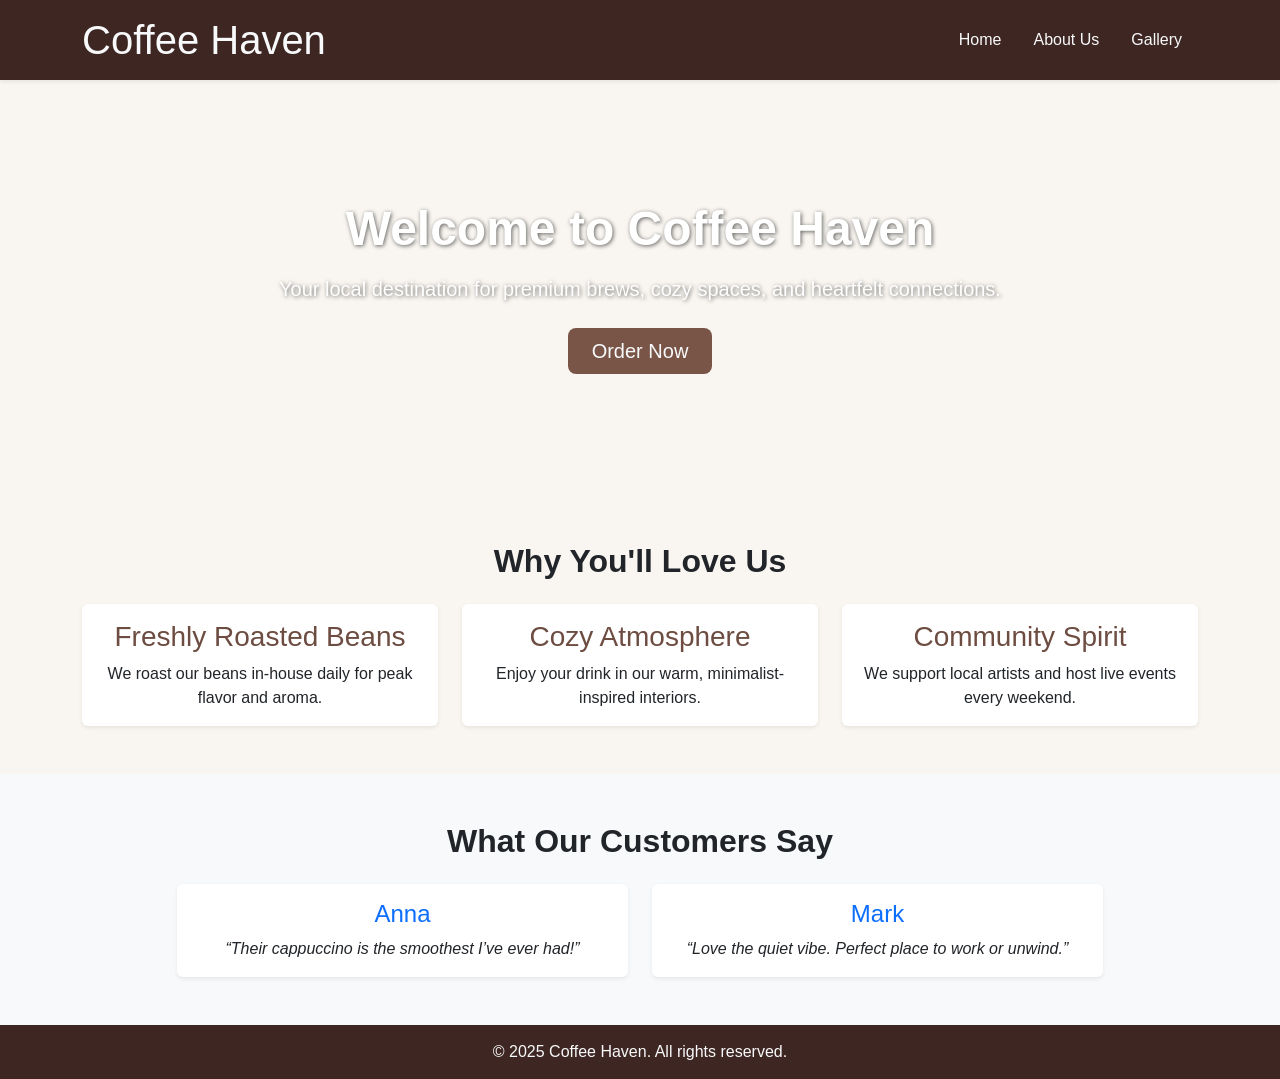
==== index.html @ a0bcdadf "Merge 929aaf8a0bd3681296e61280697b439d8e8a45c1 into f217a908baf9d9e8f65c8840a8683dce1ab952bc" ====
<!DOCTYPE html>
<html lang="en">
<head>
  <meta charset="UTF-8">
  <meta name="viewport" content="width=device-width, initial-scale=1.0">
  <title>Coffee Haven - Home</title>
  <!-- Bootstrap CSS -->
  <link href="https://cdn.jsdelivr.net/npm/bootstrap@5.3.3/dist/css/bootstrap.min.css" rel="stylesheet">
  <style>
    body {
      font-family: 'Poppins', sans-serif;
      background-color: #f9f6f1;
    }
    header {
      background-color: #3e2723;
    }
    header h1, header a {
      color: #f8f9fa !important;
    }
    #hero {
      background: url('https://images.unsplash.com/photo-1511920170033-f8396924c348?auto=format&fit=crop&w=1350&q=80') center/cover no-repeat;
      color: white;
      text-shadow: 1px 1px 4px rgba(0,0,0,0.6);
      padding: 120px 0;
    }
    #hero button {
      background-color: #795548;
      border: none;
    }
    #hero button:hover {
      background-color: #5d4037;
    }
    #features h3 {
      color: #6d4c41;
    }
    footer {
      background-color: #3e2723;
      color: #f8f9fa;
      padding: 15px 0;
    }
  </style>
</head>

<body>
  <!-- Header -->
  <header class="py-3 shadow-sm">
    <div class="container d-flex justify-content-between align-items-center">
      <h1 class="m-0">Coffee Haven</h1>
      <nav>
        <ul class="nav">
          <li class="nav-item"><a href="index.html" class="nav-link text-light">Home</a></li>
          <li class="nav-item"><a href="about.html" class="nav-link text-light">About Us</a></li>
          <li class="nav-item"><a href="gallery.html" class="nav-link text-light">Gallery</a></li>
        </ul>
      </nav>
    </div>
  </header>

  <!-- Hero Section -->
  <section id="hero" class="text-center">
    <div class="container">
      <h2 class="display-5 fw-bold mb-3">Welcome to Coffee Haven</h2>
      <p class="lead mb-4">Your local destination for premium brews, cozy spaces, and heartfelt connections.</p>
      <button class="btn btn-lg text-light px-4">Order Now</button>
    </div>
  </section>

  <!-- Features -->
  <section id="features" class="py-5 text-center">
    <div class="container">
      <h2 class="mb-4 fw-semibold">Why You'll Love Us</h2>
      <div class="row g-4">
        <div class="col-md-4">
          <div class="card h-100 border-0 shadow-sm">
            <div class="card-body">
              <h3 class="card-title">Freshly Roasted Beans</h3>
              <p class="card-text">We roast our beans in-house daily for peak flavor and aroma.</p>
            </div>
          </div>
        </div>
        <div class="col-md-4">
          <div class="card h-100 border-0 shadow-sm">
            <div class="card-body">
              <h3 class="card-title">Cozy Atmosphere</h3>
              <p class="card-text">Enjoy your drink in our warm, minimalist-inspired interiors.</p>
            </div>
          </div>
        </div>
        <div class="col-md-4">
          <div class="card h-100 border-0 shadow-sm">
            <div class="card-body">
              <h3 class="card-title">Community Spirit</h3>
              <p class="card-text">We support local artists and host live events every weekend.</p>
            </div>
          </div>
        </div>
      </div>
    </div>
  </section>

  <!-- Reviews -->
  <section id="reviews" class="py-5 bg-light">
    <div class="container text-center">
      <h2 class="mb-4 fw-semibold">What Our Customers Say</h2>
      <div class="row g-4 justify-content-center">
        <div class="col-md-5">
          <div class="card shadow-sm border-0">
            <div class="card-body">
              <h4 class="card-title text-primary">Anna</h4>
              <p class="card-text fst-italic">“Their cappuccino is the smoothest I’ve ever had!”</p>
            </div>
          </div>
        </div>
        <div class="col-md-5">
          <div class="card shadow-sm border-0">
            <div class="card-body">
              <h4 class="card-title text-primary">Mark</h4>
              <p class="card-text fst-italic">“Love the quiet vibe. Perfect place to work or unwind.”</p>
            </div>
          </div>
        </div>
      </div>
    </div>
  </section>

  <!-- Footer -->
  <footer class="text-center">
    <p class="m-0">© 2025 Coffee Haven. All rights reserved.</p>
  </footer>

  <!-- Bootstrap JS -->
  <script src="https://cdn.jsdelivr.net/npm/bootstrap@5.3.3/dist/js/bootstrap.bundle.min.js"></script>
</body>
</html>
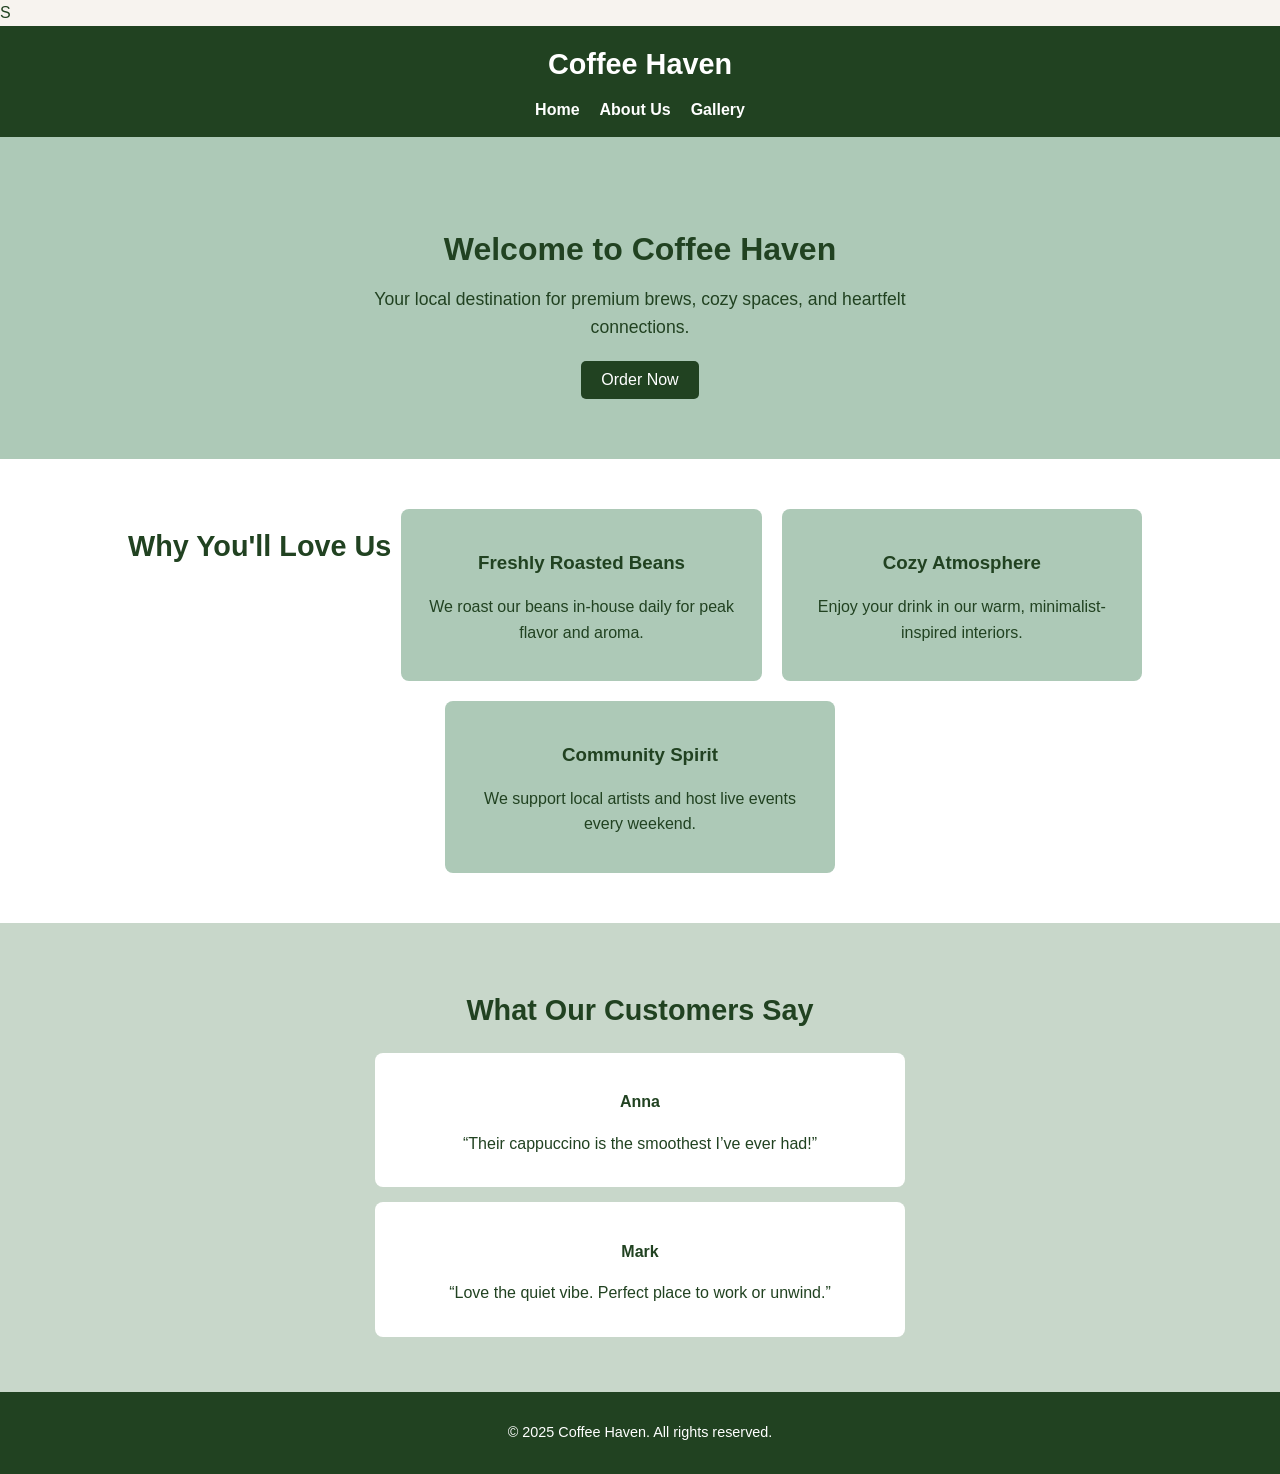
==== commit a194182d: "Innitial Commit" ====
--- a/index.html
+++ b/index.html
@@ -1,134 +1,60 @@
 <!DOCTYPE html>
-<html lang="en">
+<html lang="en">S
 <head>
+    <link rel="stylesheet" href="index.css">
   <meta charset="UTF-8">
   <meta name="viewport" content="width=device-width, initial-scale=1.0">
   <title>Coffee Haven - Home</title>
-  <!-- Bootstrap CSS -->
-  <link href="https://cdn.jsdelivr.net/npm/bootstrap@5.3.3/dist/css/bootstrap.min.css" rel="stylesheet">
-  <style>
-    body {
-      font-family: 'Poppins', sans-serif;
-      background-color: #f9f6f1;
-    }
-    header {
-      background-color: #3e2723;
-    }
-    header h1, header a {
-      color: #f8f9fa !important;
-    }
-    #hero {
-      background: url('https://images.unsplash.com/photo-1511920170033-f8396924c348?auto=format&fit=crop&w=1350&q=80') center/cover no-repeat;
-      color: white;
-      text-shadow: 1px 1px 4px rgba(0,0,0,0.6);
-      padding: 120px 0;
-    }
-    #hero button {
-      background-color: #795548;
-      border: none;
-    }
-    #hero button:hover {
-      background-color: #5d4037;
-    }
-    #features h3 {
-      color: #6d4c41;
-    }
-    footer {
-      background-color: #3e2723;
-      color: #f8f9fa;
-      padding: 15px 0;
-    }
-  </style>
 </head>
-
 <body>
-  <!-- Header -->
-  <header class="py-3 shadow-sm">
-    <div class="container d-flex justify-content-between align-items-center">
-      <h1 class="m-0">Coffee Haven</h1>
-      <nav>
-        <ul class="nav">
-          <li class="nav-item"><a href="index.html" class="nav-link text-light">Home</a></li>
-          <li class="nav-item"><a href="about.html" class="nav-link text-light">About Us</a></li>
-          <li class="nav-item"><a href="gallery.html" class="nav-link text-light">Gallery</a></li>
-        </ul>
-      </nav>
-    </div>
+  <header>
+    <h1>Coffee Haven</h1>
+    <nav>
+      <ul>
+        <li><a href="index.html">Home</a></li>
+        <li><a href="about.html">About Us</a></li>
+        <li><a href="gallery.html">Gallery</a></li>
+      </ul>
+    </nav>
   </header>
 
-  <!-- Hero Section -->
-  <section id="hero" class="text-center">
-    <div class="container">
-      <h2 class="display-5 fw-bold mb-3">Welcome to Coffee Haven</h2>
-      <p class="lead mb-4">Your local destination for premium brews, cozy spaces, and heartfelt connections.</p>
-      <button class="btn btn-lg text-light px-4">Order Now</button>
+  <section id="hero">
+    <h2>Welcome to Coffee Haven</h2>
+    <p>Your local destination for premium brews, cozy spaces, and heartfelt connections.</p>
+    <button>Order Now</button>
+  </section>
+
+  <section id="features">
+    <h2>Why You'll Love Us</h2>
+    <div>
+      <h3>Freshly Roasted Beans</h3>
+      <p>We roast our beans in-house daily for peak flavor and aroma.</p>
+    </div>
+    <div>
+      <h3>Cozy Atmosphere</h3>
+      <p>Enjoy your drink in our warm, minimalist-inspired interiors.</p>
+    </div>
+    <div>
+      <h3>Community Spirit</h3>
+      <p>We support local artists and host live events every weekend.</p>
     </div>
   </section>
 
-  <!-- Features -->
-  <section id="features" class="py-5 text-center">
-    <div class="container">
-      <h2 class="mb-4 fw-semibold">Why You'll Love Us</h2>
-      <div class="row g-4">
-        <div class="col-md-4">
-          <div class="card h-100 border-0 shadow-sm">
-            <div class="card-body">
-              <h3 class="card-title">Freshly Roasted Beans</h3>
-              <p class="card-text">We roast our beans in-house daily for peak flavor and aroma.</p>
-            </div>
-          </div>
-        </div>
-        <div class="col-md-4">
-          <div class="card h-100 border-0 shadow-sm">
-            <div class="card-body">
-              <h3 class="card-title">Cozy Atmosphere</h3>
-              <p class="card-text">Enjoy your drink in our warm, minimalist-inspired interiors.</p>
-            </div>
-          </div>
-        </div>
-        <div class="col-md-4">
-          <div class="card h-100 border-0 shadow-sm">
-            <div class="card-body">
-              <h3 class="card-title">Community Spirit</h3>
-              <p class="card-text">We support local artists and host live events every weekend.</p>
-            </div>
-          </div>
-        </div>
-      </div>
-    </div>
+  <section id="reviews">
+    <h2>What Our Customers Say</h2>
+    <article>
+      <h4>Anna</h4>
+      <p>“Their cappuccino is the smoothest I’ve ever had!”</p>
+    </article>
+    <article>
+      <h4>Mark</h4>
+      <p>“Love the quiet vibe. Perfect place to work or unwind.”</p>
+    </article>
   </section>
 
-  <!-- Reviews -->
-  <section id="reviews" class="py-5 bg-light">
-    <div class="container text-center">
-      <h2 class="mb-4 fw-semibold">What Our Customers Say</h2>
-      <div class="row g-4 justify-content-center">
-        <div class="col-md-5">
-          <div class="card shadow-sm border-0">
-            <div class="card-body">
-              <h4 class="card-title text-primary">Anna</h4>
-              <p class="card-text fst-italic">“Their cappuccino is the smoothest I’ve ever had!”</p>
-            </div>
-          </div>
-        </div>
-        <div class="col-md-5">
-          <div class="card shadow-sm border-0">
-            <div class="card-body">
-              <h4 class="card-title text-primary">Mark</h4>
-              <p class="card-text fst-italic">“Love the quiet vibe. Perfect place to work or unwind.”</p>
-            </div>
-          </div>
-        </div>
-      </div>
-    </div>
-  </section>
-
-  <!-- Footer -->
-  <footer class="text-center">
-    <p class="m-0">© 2025 Coffee Haven. All rights reserved.</p>
+  <footer>
+    <p>© 2025 Coffee Haven. All rights reserved.</p>
   </footer>
-
-  <!-- Bootstrap JS -->
-  <script src="https://cdn.jsdelivr.net/npm/bootstrap@5.3.3/dist/js/bootstrap.bundle.min.js"></script>
+  <script src="script.js"></script>
 </body>
 </html>
--- a/index.css
+++ b/index.css
@@ -0,0 +1,150 @@
+/* === Coffee Haven - Home Page (Simple Green Theme, Centered Nav) === */
+
+body {
+  font-family: "Poppins", Arial, sans-serif;
+  margin: 0;
+  padding: 0;
+  background-color: #f7f3ef;
+  color: #214221;
+  line-height: 1.6;
+}
+
+/* Header */
+header {
+  background-color: #214221;
+  color: #fff;
+  text-align: center;
+  padding: 15px 0;
+}
+
+header h1 {
+  font-size: 1.8em;
+  margin: 0;
+}
+
+/* Centered Nav */
+nav ul {
+  list-style: none;
+  margin: 10px 0 0 0;
+  padding: 0;
+  display: flex;
+  justify-content: center;
+  gap: 20px;
+}
+
+nav a {
+  text-decoration: none;
+  color: #fff;
+  font-weight: bold;
+}
+
+nav a:hover {
+  text-decoration: underline;
+}
+
+/* Hero Section */
+#hero {
+  background-color: #adc9b7;
+  color: #214221;
+  text-align: center;
+  padding: 60px 20px;
+}
+
+#hero h2 {
+  font-size: 2em;
+  margin-bottom: 10px;
+}
+
+#hero p {
+  max-width: 600px;
+  margin: 0 auto 20px auto;
+  font-size: 1.1em;
+}
+
+#hero button {
+  background-color: #214221;
+  color: #fff;
+  border: none;
+  padding: 10px 20px;
+  border-radius: 5px;
+  font-size: 1em;
+  cursor: pointer;
+}
+
+#hero button:hover {
+  background-color: #183518;
+}
+
+/* Features Section */
+#features {
+  padding: 40px 10%;
+  background-color: #fff;
+  text-align: center;
+}
+
+#features h2 {
+  font-size: 1.8em;
+  margin-bottom: 20px;
+  color: #214221;
+}
+
+#features div {
+  background-color: #adc9b7;
+  margin: 15px auto;
+  padding: 20px;
+  border-radius: 8px;
+  max-width: 350px;
+}
+
+#features h3 {
+  margin-bottom: 8px;
+}
+
+/* Reviews Section */
+#reviews {
+  background-color: #c8d7ca;
+  padding: 40px 10%;
+  text-align: center;
+}
+
+#reviews h2 {
+  font-size: 1.8em;
+  margin-bottom: 20px;
+  color: #214221;
+}
+
+#reviews article {
+  background-color: #fff;
+  border-radius: 8px;
+  padding: 15px;
+  margin: 15px auto;
+  max-width: 500px;
+}
+
+#reviews h4 {
+  margin-bottom: 5px;
+  color: #214221;
+}
+
+/* Footer */
+footer {
+  background-color: #214221;
+  color: #fff;
+  text-align: center;
+  padding: 15px 0;
+  font-size: 0.9em;
+}
+
+/* Responsive */
+@media (min-width: 768px) {
+  #features {
+    display: flex;
+    justify-content: space-around;
+    flex-wrap: wrap;
+  }
+
+  #features div {
+    flex: 1 1 30%;
+    margin: 10px;
+  }
+}
